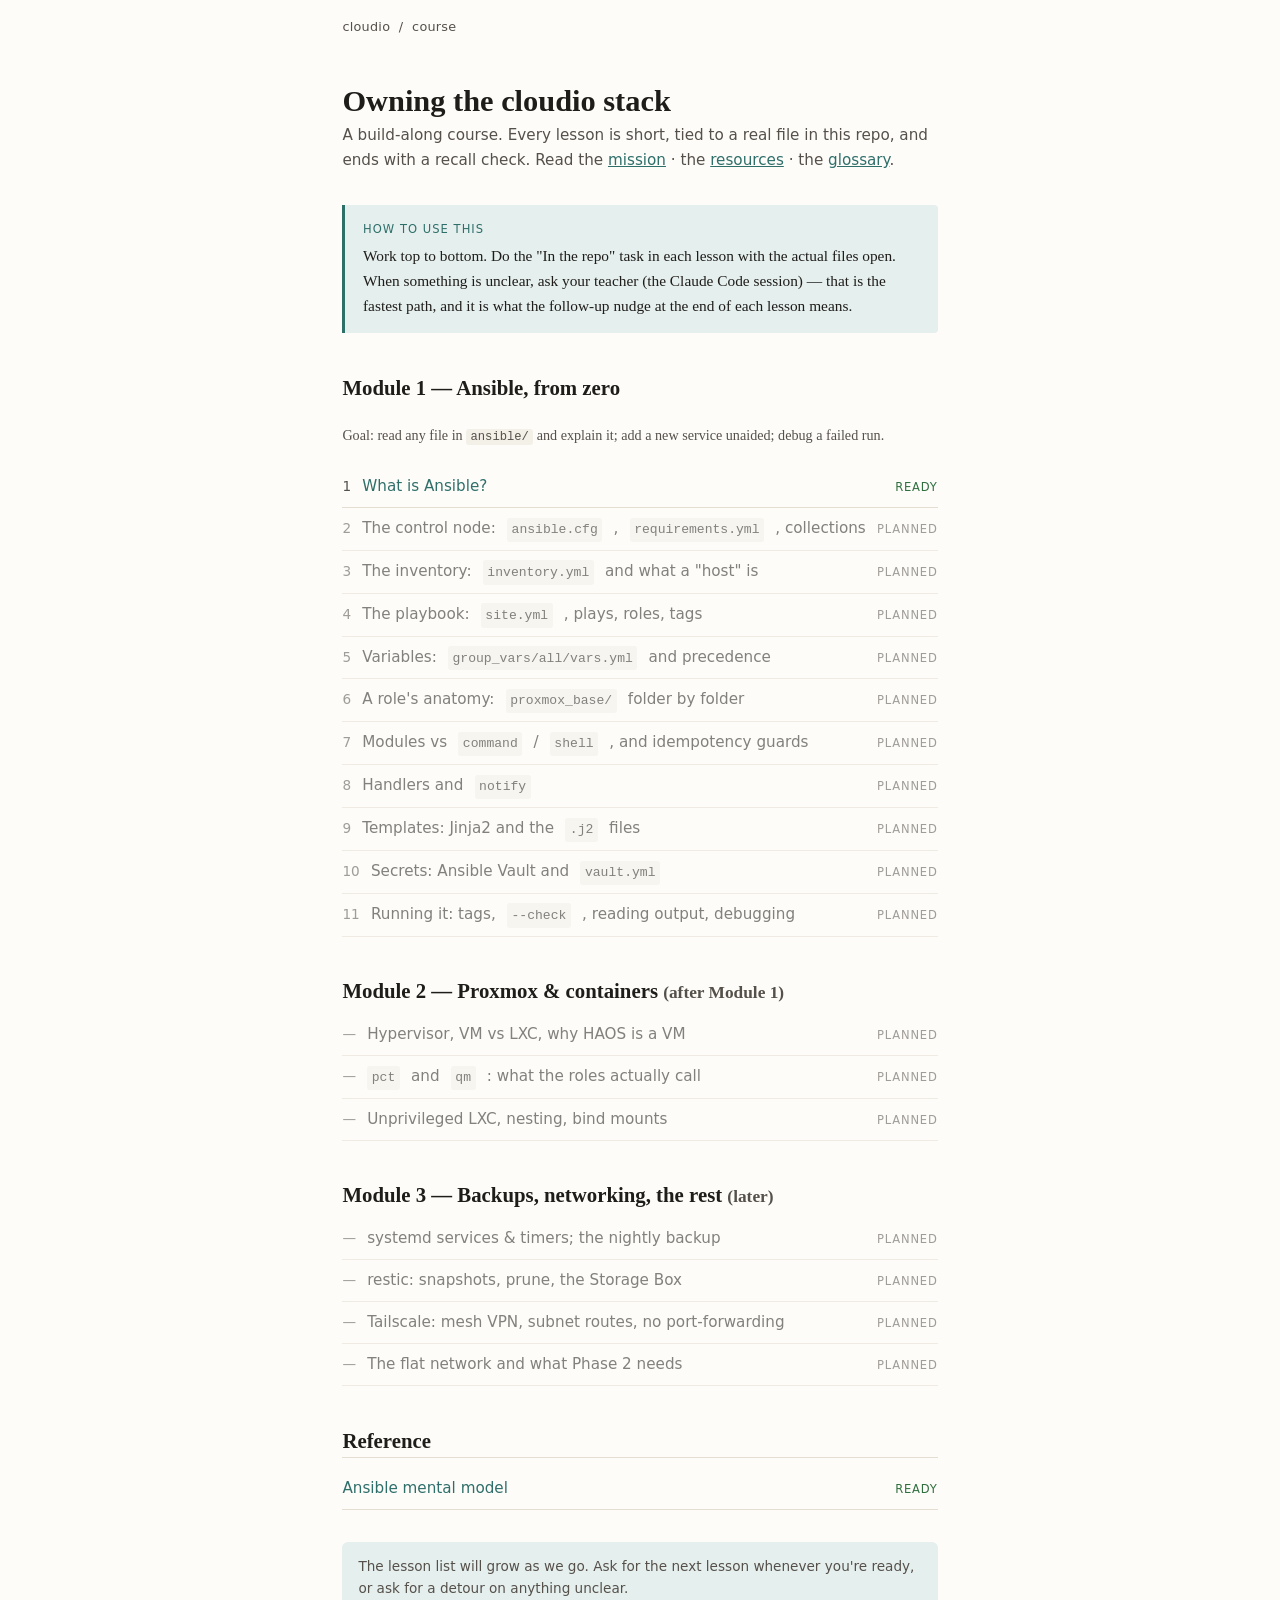
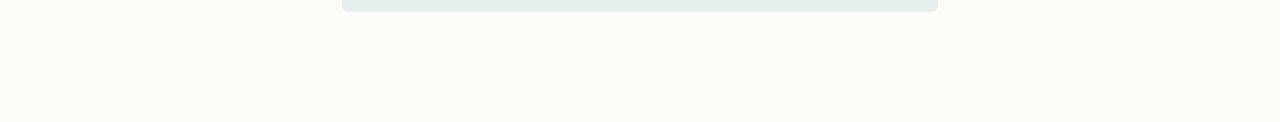
==== learn/index.html @ 66e11489 "Add learn/ course: workspace + Lesson 1 (What is Ansible) Teaching workspace under learn/, Ansible-f" ====
<!doctype html>
<html lang="en">
<head>
<meta charset="utf-8">
<meta name="viewport" content="width=device-width, initial-scale=1">
<title>cloudio · course</title>
<link rel="stylesheet" href="assets/course.css">
</head>
<body>
<nav class="crumb">cloudio &nbsp;/&nbsp; course</nav>
<main class="wrap">

<h1>Owning the cloudio stack</h1>
<p class="subtitle">A build-along course. Every lesson is short, tied to a real file
in this repo, and ends with a recall check. Read the
<a href="MISSION.md">mission</a> &middot; the <a href="RESOURCES.md">resources</a>
&middot; the <a href="GLOSSARY.md">glossary</a>.</p>

<div class="callout">
<span class="tag">How to use this</span>
Work top to bottom. Do the "In the repo" task in each lesson with the actual files
open. When something is unclear, ask your teacher (the Claude Code session) — that
is the fastest path, and it is what the follow-up nudge at the end of each lesson
means.
</div>

<ul class="modules">

<li class="module">
<h2>Module 1 — Ansible, from zero</h2>
<p><small>Goal: read any file in <code>ansible/</code> and explain it; add a new
service unaided; debug a failed run.</small></p>
<ul class="lessons">
  <li><span class="num">1</span> <a href="lessons/0001-what-is-ansible.html">What is Ansible?</a> <span class="state ready">ready</span></li>
  <li class="planned"><span class="num">2</span> The control node: <code>ansible.cfg</code>, <code>requirements.yml</code>, collections <span class="state">planned</span></li>
  <li class="planned"><span class="num">3</span> The inventory: <code>inventory.yml</code> and what a "host" is <span class="state">planned</span></li>
  <li class="planned"><span class="num">4</span> The playbook: <code>site.yml</code>, plays, roles, tags <span class="state">planned</span></li>
  <li class="planned"><span class="num">5</span> Variables: <code>group_vars/all/vars.yml</code> and precedence <span class="state">planned</span></li>
  <li class="planned"><span class="num">6</span> A role's anatomy: <code>proxmox_base/</code> folder by folder <span class="state">planned</span></li>
  <li class="planned"><span class="num">7</span> Modules vs <code>command</code>/<code>shell</code>, and idempotency guards <span class="state">planned</span></li>
  <li class="planned"><span class="num">8</span> Handlers and <code>notify</code> <span class="state">planned</span></li>
  <li class="planned"><span class="num">9</span> Templates: Jinja2 and the <code>.j2</code> files <span class="state">planned</span></li>
  <li class="planned"><span class="num">10</span> Secrets: Ansible Vault and <code>vault.yml</code> <span class="state">planned</span></li>
  <li class="planned"><span class="num">11</span> Running it: tags, <code>--check</code>, reading output, debugging <span class="state">planned</span></li>
</ul>
</li>

<li class="module">
<h2>Module 2 — Proxmox &amp; containers <small>(after Module 1)</small></h2>
<ul class="lessons">
  <li class="planned"><span class="num">—</span> Hypervisor, VM vs LXC, why HAOS is a VM <span class="state">planned</span></li>
  <li class="planned"><span class="num">—</span> <code>pct</code> and <code>qm</code>: what the roles actually call <span class="state">planned</span></li>
  <li class="planned"><span class="num">—</span> Unprivileged LXC, nesting, bind mounts <span class="state">planned</span></li>
</ul>
</li>

<li class="module">
<h2>Module 3 — Backups, networking, the rest <small>(later)</small></h2>
<ul class="lessons">
  <li class="planned"><span class="num">—</span> systemd services &amp; timers; the nightly backup <span class="state">planned</span></li>
  <li class="planned"><span class="num">—</span> restic: snapshots, prune, the Storage Box <span class="state">planned</span></li>
  <li class="planned"><span class="num">—</span> Tailscale: mesh VPN, subnet routes, no port-forwarding <span class="state">planned</span></li>
  <li class="planned"><span class="num">—</span> The flat network and what Phase 2 needs <span class="state">planned</span></li>
</ul>
</li>

</ul>

<h2>Reference</h2>
<ul class="lessons">
  <li><a href="reference/ansible-mental-model.html">Ansible mental model</a> <span class="state ready">ready</span></li>
</ul>

<p class="ask">The lesson list will grow as we go. Ask for the next lesson whenever
you're ready, or ask for a detour on anything unclear.</p>

</main>
</body>
</html>
---- learn/assets/course.css ----
/* cloudio course — shared stylesheet. Linked by every lesson and the index.
   Tufte-ish: quiet colour, a real reading measure, prints cleanly. */

:root {
  --paper: #fdfcf9;
  --ink: #1f1d1a;
  --ink-soft: #55504a;
  --rule: #e4ded2;
  --accent: #2f6f6a;
  --accent-soft: #e5efee;
  --warn: #8a5a00;
  --warn-soft: #fbf1dd;
  --good: #2f6f3f;
  --bad: #a23b3b;
  --code-bg: #f3f0e8;
  --measure: 40rem;
}

@media (prefers-color-scheme: dark) {
  :root {
    --paper: #16171a;
    --ink: #e7e4de;
    --ink-soft: #a49f97;
    --rule: #313337;
    --accent: #6fb7b0;
    --accent-soft: #1c2b2a;
    --warn: #d9a441;
    --warn-soft: #2a2317;
    --good: #7fc08c;
    --bad: #e08a8a;
    --code-bg: #1e2024;
  }
}

* { box-sizing: border-box; }

body {
  margin: 0;
  background: var(--paper);
  color: var(--ink);
  font: 17px/1.65 "Iowan Old Style", "Palatino Linotype", Palatino, Georgia, serif;
  -webkit-font-smoothing: antialiased;
}

.wrap {
  max-width: var(--measure);
  margin: 0 auto;
  padding: 2.4rem 1.4rem 5rem;
}

/* ---- top bar / breadcrumb ---- */
.crumb {
  max-width: var(--measure);
  margin: 0 auto;
  padding: 1rem 1.4rem 0;
  font-family: ui-sans-serif, system-ui, -apple-system, "Segoe UI", sans-serif;
  font-size: 0.8rem;
  letter-spacing: 0.02em;
  color: var(--ink-soft);
}
.crumb a { color: var(--ink-soft); text-decoration: none; border-bottom: 1px solid var(--rule); }
.crumb a:hover { color: var(--accent); }

/* ---- headings ---- */
h1, h2, h3 { font-weight: 600; line-height: 1.25; }
h1 { font-size: 1.9rem; margin: 0.4rem 0 0.2rem; }
.subtitle { font-family: ui-sans-serif, system-ui, sans-serif; color: var(--ink-soft); font-size: 0.95rem; margin: 0 0 2rem; }
h2 { font-size: 1.3rem; margin: 2.6rem 0 0.6rem; padding-bottom: 0.2rem; border-bottom: 1px solid var(--rule); }
h3 { font-size: 1.05rem; margin: 1.8rem 0 0.4rem; }

p, li { color: var(--ink); }
a { color: var(--accent); }
strong { font-weight: 650; }
small { color: var(--ink-soft); }

/* ---- callouts ---- */
.callout {
  border-left: 3px solid var(--accent);
  background: var(--accent-soft);
  padding: 0.9rem 1.1rem;
  margin: 1.4rem 0;
  border-radius: 0 4px 4px 0;
  font-size: 0.96rem;
}
.callout .tag {
  display: block;
  font-family: ui-sans-serif, system-ui, sans-serif;
  font-size: 0.72rem;
  text-transform: uppercase;
  letter-spacing: 0.09em;
  color: var(--accent);
  margin-bottom: 0.25rem;
}
.callout.win { border-color: var(--good); background: transparent; border-left-width: 3px; }
.callout.win .tag { color: var(--good); }
.callout.watch { border-color: var(--warn); background: var(--warn-soft); }
.callout.watch .tag { color: var(--warn); }

/* ---- code ---- */
code {
  font-family: "SF Mono", "JetBrains Mono", ui-monospace, Menlo, Consolas, monospace;
  font-size: 0.86em;
  background: var(--code-bg);
  padding: 0.1em 0.35em;
  border-radius: 3px;
}
pre {
  background: var(--code-bg);
  padding: 1rem 1.1rem;
  border-radius: 6px;
  overflow-x: auto;
  font-size: 0.82rem;
  line-height: 1.55;
  border: 1px solid var(--rule);
}
pre code { background: none; padding: 0; font-size: inherit; }
.filename {
  font-family: ui-sans-serif, system-ui, sans-serif;
  font-size: 0.74rem;
  color: var(--ink-soft);
  letter-spacing: 0.03em;
  margin: 1.4rem 0 -0.6rem;
}
.filename::before { content: "\1F4C4  "; }

/* ---- repo pointer ---- */
.repo-task {
  border: 1px solid var(--rule);
  border-radius: 6px;
  padding: 1rem 1.2rem;
  margin: 1.6rem 0;
  font-size: 0.95rem;
}
.repo-task h3 { margin-top: 0; }

/* ---- quiz (see quiz.js) ---- */
.quiz {
  border: 1px solid var(--rule);
  border-radius: 6px;
  padding: 1.1rem 1.2rem;
  margin: 1.4rem 0;
  font-family: ui-sans-serif, system-ui, sans-serif;
}
.quiz-q { font-weight: 600; margin: 0 0 0.8rem; }
.quiz-opt {
  display: block;
  width: 100%;
  text-align: left;
  padding: 0.6rem 0.8rem;
  margin: 0.4rem 0;
  border: 1px solid var(--rule);
  border-radius: 5px;
  background: var(--paper);
  color: var(--ink);
  font: inherit;
  font-size: 0.92rem;
  cursor: pointer;
}
.quiz-opt:hover:not(:disabled) { border-color: var(--accent); }
.quiz-opt:disabled { cursor: default; opacity: 0.9; }
.quiz-opt.right { border-color: var(--good); background: color-mix(in srgb, var(--good) 12%, var(--paper)); }
.quiz-opt.wrong { border-color: var(--bad); background: color-mix(in srgb, var(--bad) 12%, var(--paper)); }
.quiz-fb { margin: 0.7rem 0 0; font-size: 0.9rem; color: var(--ink-soft); }
.quiz-fb.show { color: var(--ink); }

/* ---- free recall ---- */
.recall {
  border: 1px dashed var(--rule);
  border-radius: 6px;
  padding: 1rem 1.2rem;
  margin: 1.4rem 0;
  font-family: ui-sans-serif, system-ui, sans-serif;
}
.recall textarea {
  width: 100%;
  min-height: 5rem;
  margin: 0.5rem 0;
  padding: 0.6rem;
  font: inherit;
  font-size: 0.9rem;
  border: 1px solid var(--rule);
  border-radius: 5px;
  background: var(--paper);
  color: var(--ink);
  resize: vertical;
}
.recall button {
  font: inherit;
  font-size: 0.85rem;
  padding: 0.45rem 0.9rem;
  border: 1px solid var(--accent);
  background: var(--accent);
  color: #fff;
  border-radius: 5px;
  cursor: pointer;
}
.recall .model { margin-top: 0.8rem; font-size: 0.9rem; }

/* ---- lesson nav / citations ---- */
.lesson-nav {
  display: flex;
  justify-content: space-between;
  gap: 1rem;
  margin-top: 3rem;
  padding-top: 1.2rem;
  border-top: 1px solid var(--rule);
  font-family: ui-sans-serif, system-ui, sans-serif;
  font-size: 0.85rem;
}
.citations { margin-top: 2.4rem; font-size: 0.82rem; color: var(--ink-soft); }
.citations h3 { font-family: ui-sans-serif, system-ui, sans-serif; font-size: 0.78rem; text-transform: uppercase; letter-spacing: 0.08em; }
.citations ol { padding-left: 1.2rem; }
.citations li { margin: 0.3rem 0; }

.ask {
  margin-top: 2rem;
  font-family: ui-sans-serif, system-ui, sans-serif;
  font-size: 0.85rem;
  color: var(--ink-soft);
  background: var(--accent-soft);
  padding: 0.8rem 1rem;
  border-radius: 6px;
}

/* ---- index page ---- */
.modules { list-style: none; padding: 0; }
.module { margin: 1.8rem 0; }
.module > h2 { border: none; margin-bottom: 0.4rem; }
.lessons { list-style: none; padding: 0; margin: 0; }
.lessons li {
  display: flex;
  align-items: baseline;
  gap: 0.7rem;
  padding: 0.5rem 0;
  border-bottom: 1px solid var(--rule);
  font-family: ui-sans-serif, system-ui, sans-serif;
  font-size: 0.95rem;
}
.lessons .num { color: var(--ink-soft); font-variant-numeric: tabular-nums; font-size: 0.85rem; }
.lessons .state { margin-left: auto; font-size: 0.72rem; text-transform: uppercase; letter-spacing: 0.07em; color: var(--ink-soft); }
.lessons .state.ready { color: var(--good); }
.lessons a { text-decoration: none; }
.lessons a:hover { color: var(--accent); }
.lessons li.planned { opacity: 0.55; }

/* ---- print ---- */
@media print {
  .crumb, .lesson-nav, .ask, .quiz-opt, .recall button { display: none; }
  body { background: #fff; color: #000; font-size: 11pt; }
  .callout, pre, .repo-task, .quiz { border-color: #999; background: #fff; break-inside: avoid; }
  a { color: #000; text-decoration: underline; }
  .wrap { max-width: none; }
}
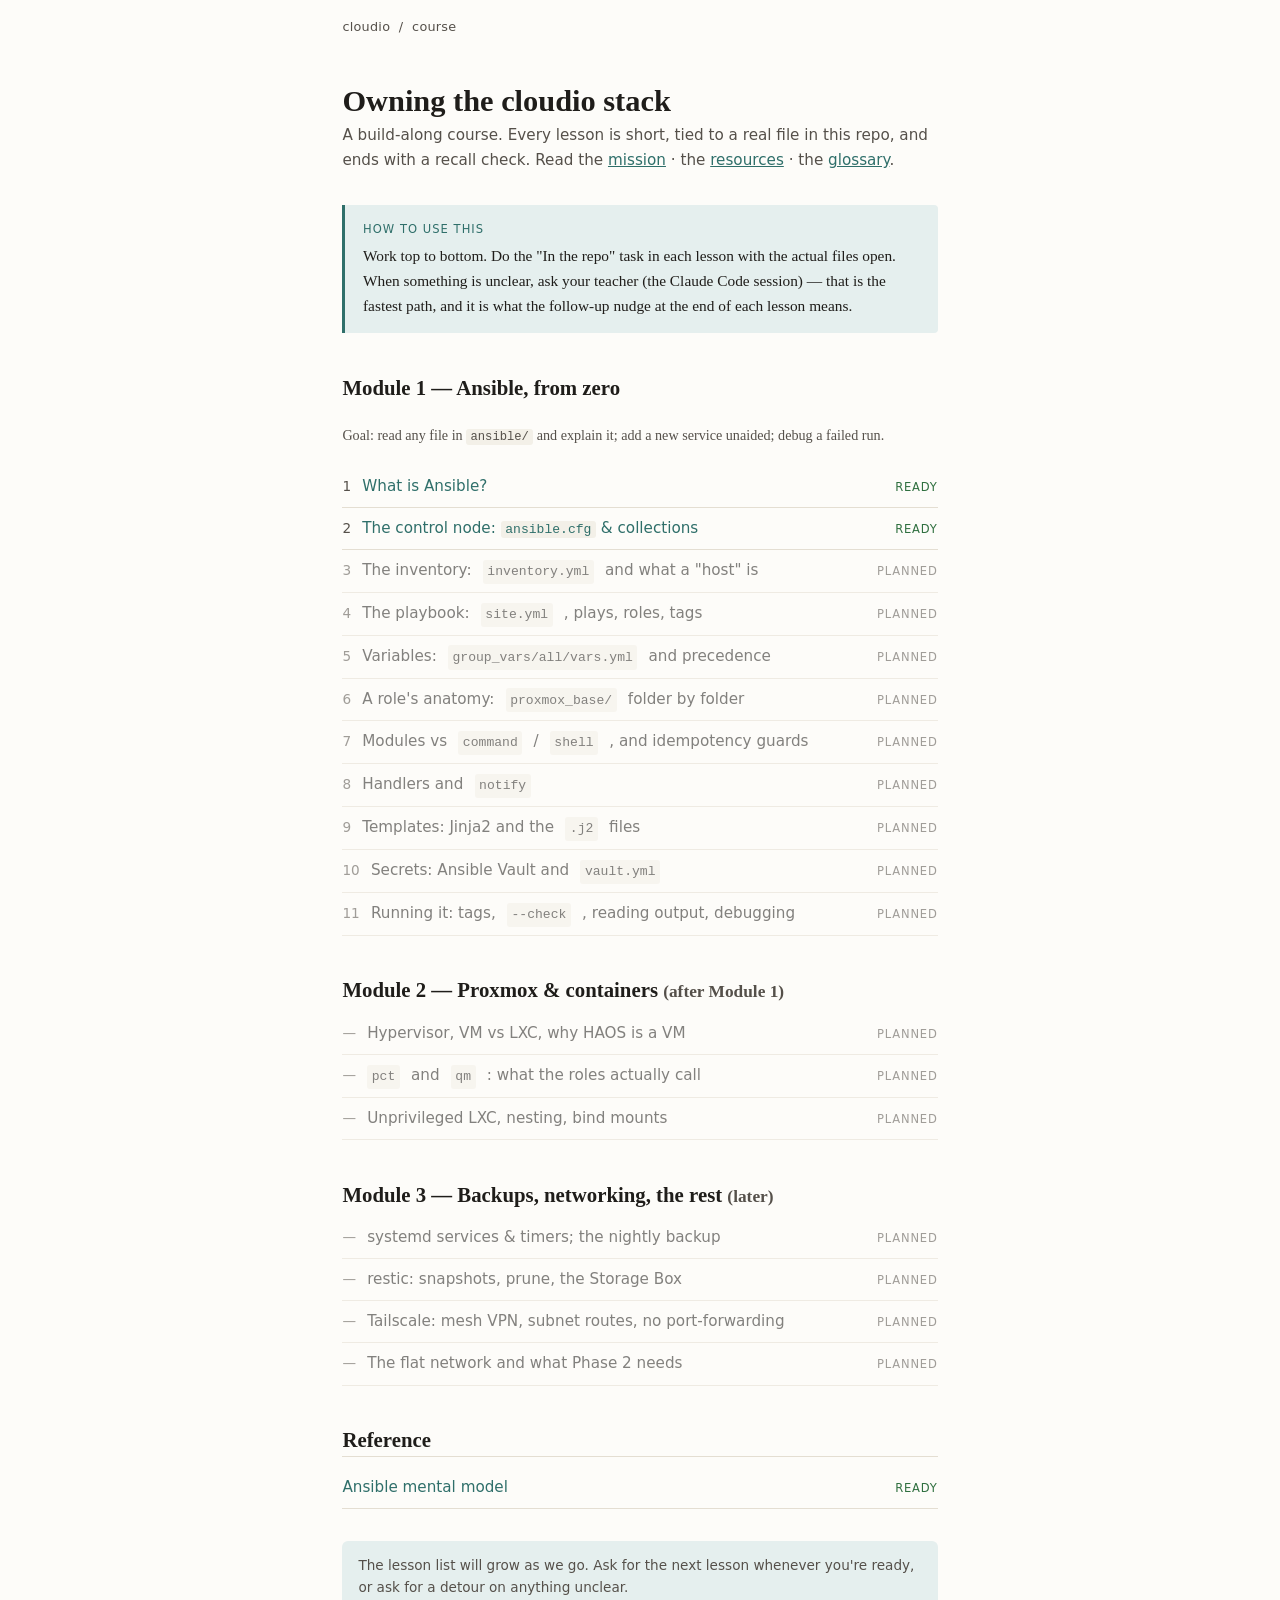
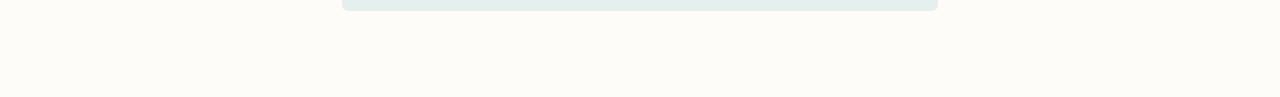
==== commit 7492de64: "learn/: fix Lesson 1 per feedback, add Lesson 2 (ansible.cfg & collections) Feedback addressed: - re" ====
--- a/learn/index.html
+++ b/learn/index.html
@@ -32,7 +32,7 @@
 service unaided; debug a failed run.</small></p>
 <ul class="lessons">
   <li><span class="num">1</span> <a href="lessons/0001-what-is-ansible.html">What is Ansible?</a> <span class="state ready">ready</span></li>
-  <li class="planned"><span class="num">2</span> The control node: <code>ansible.cfg</code>, <code>requirements.yml</code>, collections <span class="state">planned</span></li>
+  <li><span class="num">2</span> <a href="lessons/0002-control-node-ansible-cfg.html">The control node: <code>ansible.cfg</code> &amp; collections</a> <span class="state ready">ready</span></li>
   <li class="planned"><span class="num">3</span> The inventory: <code>inventory.yml</code> and what a "host" is <span class="state">planned</span></li>
   <li class="planned"><span class="num">4</span> The playbook: <code>site.yml</code>, plays, roles, tags <span class="state">planned</span></li>
   <li class="planned"><span class="num">5</span> Variables: <code>group_vars/all/vars.yml</code> and precedence <span class="state">planned</span></li>
